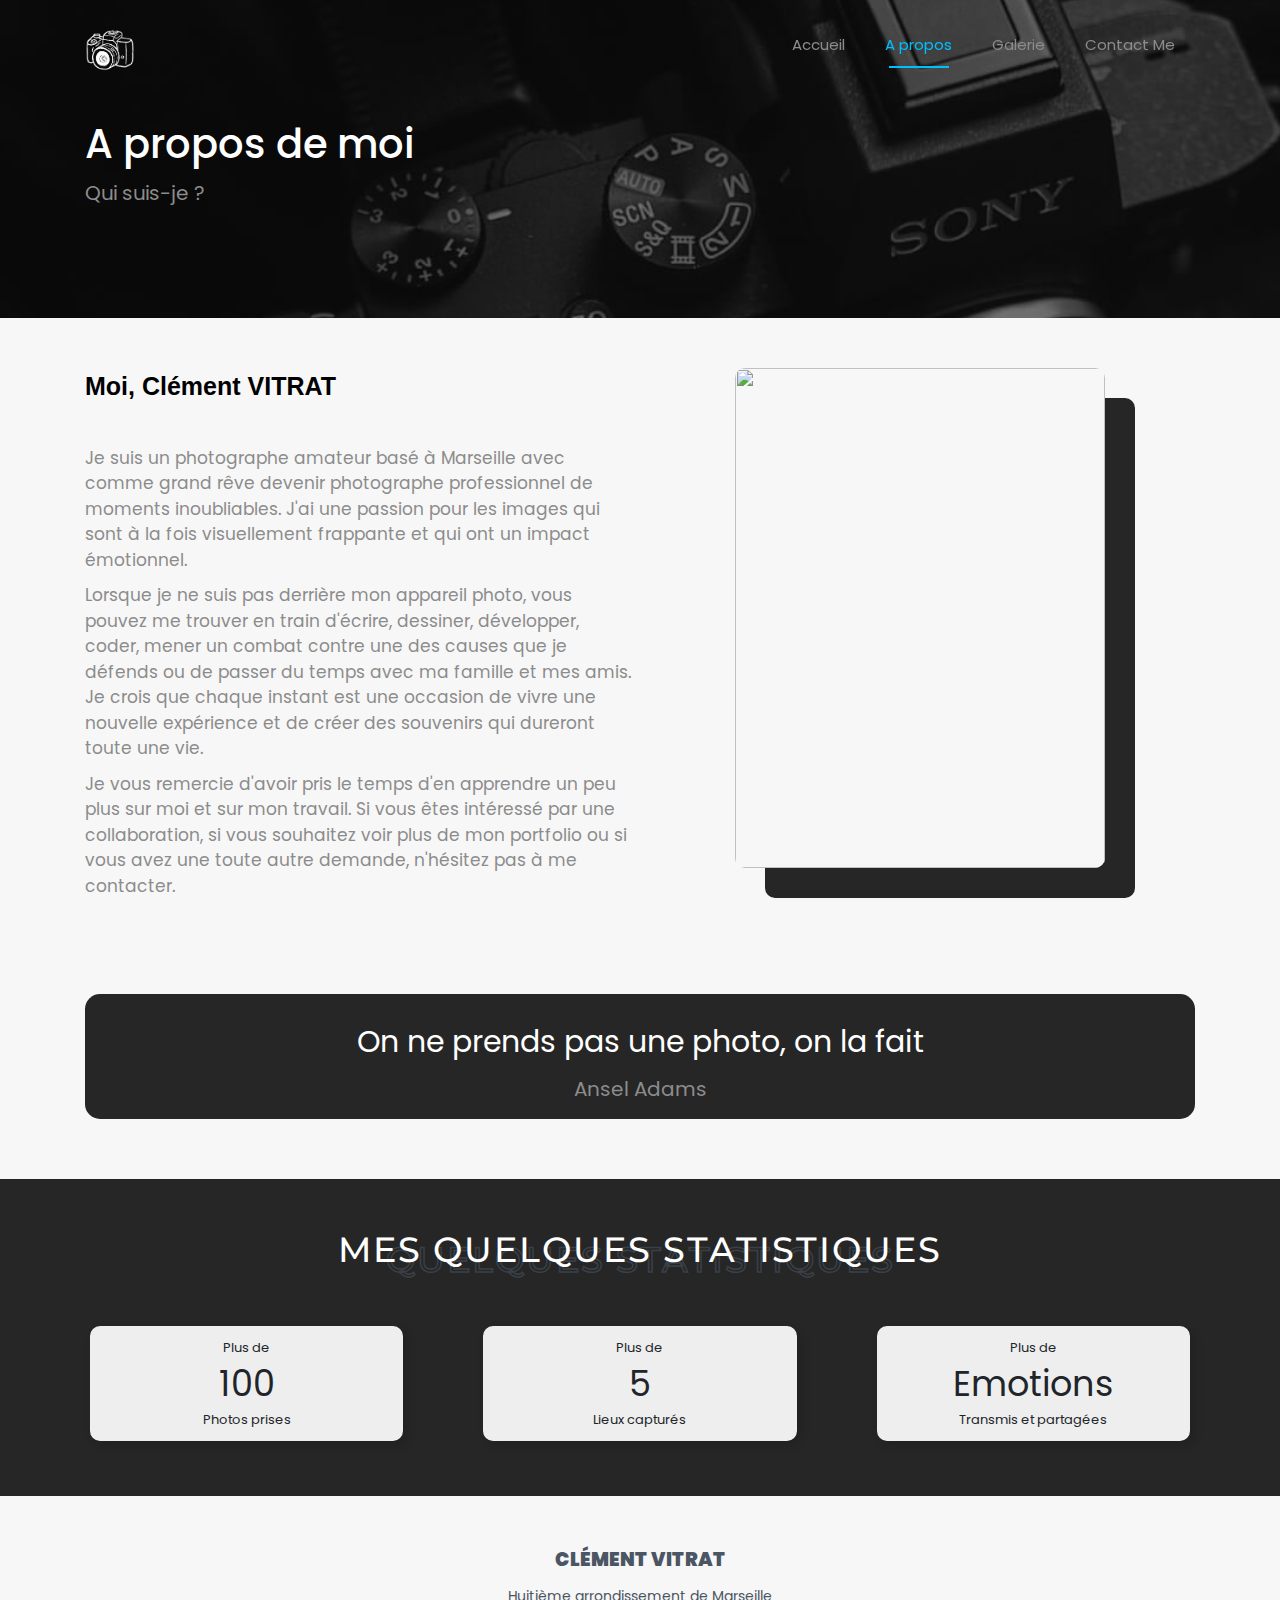
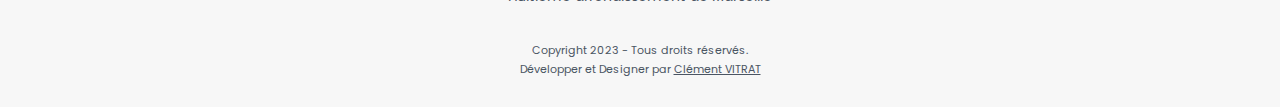
==== html/about.html @ 627b81e2 "Add files via upload" ====
<!DOCTYPE html>
<html lang="fr">
    <head>
        <meta charset="UTF-8">
        <meta http-equiv="X-UA-Compatible" content="IE=edge">
        <meta name="viewport" content="width=device-width, initial-scale=1.0">
        <!-- Titre de ma page -->
        <title>Clément VITRAT</title>
        <!-- Appel des feuilles de styles -->
        <link rel="stylesheet" href="/css/style.css">
        <link rel="stylesheet" href="/css/bootstrap.min.css">
        <!-- Appel des feuilles d'icons -->
        <link rel="stylesheet" href="https://cdnjs.cloudflare.com/ajax/libs/font-awesome/6.0.0-beta2/css/all.min.css" integrity="sha512-YWzhKL2whUzgiheMoBFwW8CKV4qpHQAEuvilg9FAn5VJUDwKZZxkJNuGM4XkWuk94WCrrwslk8yWNGmY1EduTA==" crossorigin="anonymous" referrerpolicy="no-referrer" />
        <!-- Ajout du favicon à ma page -->
        <link rel="shortcut icon" href="/images/logo.png" type="image/x-icon">
    </head>

    <body>
        <!-- MENU -->
        <nav>
            <div class="container">
                <div class="logo">
                    <a href="/index.html"><img src="/images/logo.png"></a>
                </div>
                <i class="fas fa-bars menu"></i>
                <ul class="menu">
                    <li><a class="link" href="/index.html">Accueil</a></li>
                    <li><a class="link active" href="/html/about.html">A propos</a></li>
                    <li><a class="link" href="/html/galerie.html">Galerie</a></li>
                    <li><a class="link" href="contact">Contact Me</a></li>
                </ul>
                <div class="tel">
                    <i class="fas fa-times fermeture"></i>
                    <ul class="phone">
                        <li><a class="link" href="/index.html">Accueil</a></li>
                        <li><a class="link active" href="/html/about.html">A propos</a></li>
                        <li><a class="link" href="/html/galerie.html">Galerie</a></li>
                        <li><a class="link" href="contact">Contact Me</a></li>
                    </ul>
                </div>
            </div>
        </nav>
        
        <!-- Contenu page About -->
        <section class="about">
            <!-- Titre de la page -->
            <div class="title" bis_skin_checked="1">
                <div class="container" bis_skin_checked="1">
                    <h1>A propos de moi</h1>
                    <p>Qui suis-je&nbsp;?</p>
                </div>
            </div>

            <!-- Qui suis-je ? -->
            <div class="moi">
                <div class="container">
                    <div class="present aos-init aos-animate" data-aos="fade-right">
                        <h1>Moi, Clément VITRAT</h1>
                        <p>Je suis un photographe amateur basé à Marseille avec comme grand rêve devenir photographe professionnel de moments inoubliables. J'ai une passion pour les images qui sont à la fois visuellement frappante et qui ont un impact émotionnel.</p>
                        <p>Lorsque je ne suis pas derrière mon appareil photo, vous pouvez me trouver en train d'écrire, dessiner, développer, coder, mener un combat contre une des causes que je défends ou de passer du temps avec ma famille et mes amis. Je crois que chaque instant est une occasion de vivre une nouvelle expérience et de créer des souvenirs qui dureront toute une vie.</p>
                        <p>Je vous remercie d'avoir pris le temps d'en apprendre un peu plus sur moi et sur mon travail. Si vous êtes intéressé par une collaboration, si vous souhaitez voir plus de mon portfolio ou si vous avez une toute autre demande, n'hésitez pas à me contacter.</p>
                    </div>
                    <div class="img aos-init" data-aos="fade-right">
                        <img src="https://cdn.pixabay.com/photo/2023/06/28/10/00/ai-generated-8093991_640.jpg">
                    </div>
                </div>
            </div>

            <!-- Affiche d'une citation -->
            <div class="citation">
                <div class="container">
                    <div class="quote aos-init aos-animate" data-aos="fade-right" bis_skin_checked="1">
                        <p>
                            <i class="fa-solid fa-quote-left"></i>
                            On ne prends pas une photo, on la fait
                            <i class="fa-solid fa-quote-right"></i>
                        </p>
                        <p>Ansel Adams</p>
                    </div>
                </div>
            </div>
            
            <!-- Quelque unes de mes stats -->
            <div class="stats">
                <div class="container">
                    <h2 class="statistiques" data-outline="Mes quelques statistiques">Quelques statistiques</h2>
                    <div class="container">
                        <div class="box">
                            <p>Plus de</p>
                            <h1>100</h1>
                            <p>Photos prises</p>
                        </div>
                        <div class="box">
                            <p>Plus de</p>
                            <h1>5</h1>
                            <p>Lieux capturés</p>
                        </div>
                        <div class="box">
                            <p>Plus de</p>
                            <h1>Emotions</h1>
                            <p>Transmis et partagées</p>
                        </div>
                    </div>
                </div>
            </div>
        </section>

        <!-- Pied de page -->
        <footer>
            <div class="container">
                <p class="user">Clément VITRAT</p>
                <p class="info">Huitième arrondissement de Marseille</p>
                <div class="reseaux">
                    <a href="https://www.instagram.com/clement_shutterbug/" target="_blank"><i class="fa-brands fa-instagram"></i></a>
                    <a href="https://www.linkedin.com/in/clement-vitrat-gutierrez-575444223/" target="_blank"><i class="fa-brands fa-linkedin-in"></i></a>
                    <a href="mailto:clementvitrat@gmail.com" target="_blank"><i class="fa-brands fa-google"></i></a>
                </div>
                <p class="copyright">Copyright <i class="fa-regular fa-copyright"></i> 2023 - Tous droits réservés.</p>
                <p class="dev">Développer et Designer par <a href="https://clement-vitrat.github.io/MonPortfolio/">Clément VITRAT</a></p>
            </div>
        </footer>

        <!-- Appel des feuilles de script -->
        <script src="/js/script.js"></script>
    
    </body>

</html>
---- css/style.css ----
@import url('https://fonts.googleapis.com/css2?family=Poppins:wght@300;400;500;600;700&display=swap');
@import url('https://fonts.googleapis.com/css2?family=Montserrat:wght@700;900&family=Roboto+Mono:wght@300;500&family=Poppins:wght@600&display=swap');

:root{
    --transition: all 300ms ease-in-out;
    --dark-color: #332e29;
    --light-color: #fff;
}

/* Mise en page de ma page */
* {
    margin: 0;
    padding: 0;
    outline: 0;
    user-select: none;
    box-sizing: border-box;
    font-family: 'Poppins', sans-serif;
    /* Animations pour tout le texte de la page */
    -webkit-box-sizing: border-box;
            box-sizing: border-box;
    outline: none;
    border: none;
    text-decoration: none;
    -webkit-transition: all .2s linear;
    transition: all .2s linear;
}
body {
    background-color: #f7f7f7;
    overflow-x: hidden;
    font-size: 1.6rem;
    font-family: "poppins", sans-serif;
}
html{
    font-size: 10px;
    scroll-behavior: smooth;
}


/* Haut de page */
.presentation {
    background: linear-gradient(rgba(0, 0, 0, 0.5), rgba(0, 0, 0, 0.3)), url(https://images.pexels.com/photos/16128264/pexels-photo-16128264/free-photo-of-rhume-neige-nuages-building.jpeg?auto=compress&cs=tinysrgb&w=1260&h=750&dpr=1) center/cover no-repeat fixed;
    display: flex;
    justify-content: flex-start;
    align-items: flex-end;
    min-height: 100vh; }
    .presentation .container {
        max-width: 1200px;
        margin: 0 auto;
        padding: 0 2rem;
        width: 100%;
        text-align: center; }
        .presentation .container .contenu {
            padding-bottom: 4rem; }
            .presentation .contenu h1 {
                font-size: 4rem;
                margin-bottom: 0;
                color: var(--light-color);
                line-height: 1.3;
                font-weight: 700; }
                .presentation .contenu h1 .title {
                    color: deepskyblue; }
            .presentation .contenu h3 {
                color: var(--light-color);
                font-weight: 500;
                letter-spacing: 4px;
                text-transform: uppercase;
                margin-bottom: 1rem;
                font-size: 3.3rem; }
            .presentation .container .contenu .reseaux {
                display: flex;
                margin-top: 3.5rem;
                list-style-type: none;
                justify-content: center; }
                .presentation .container .contenu .reseaux li a {
                    width: 40px;
                    height: 40px;
                    background-color: var(--light-color);
                    margin-right: 2rem;
                    border-radius: .3rem;
                    box-shadow: 0 0 2px 2px rgba(0, 0, 0, 0.2);
                    display: inline-block;
                    text-align: center;
                    padding: 13% 0;
                    text-decoration: none;
                    color: var(--dark-color); }
                .presentation .container .contenu .reseaux li a:hover {
                    opacity: 0.9;
                    box-shadow: 0 0 6px 5px rgba(0, 0, 0, 0.2);
                    transition: var(--transition); }

/* Mise en forme des différentes catégories */
.galerie,
.about .stats {
    background-color: #262626;
    padding: 30px 0; }
.about .stats,
.automobile, .nature, .paysage, .portrait {
    padding: 30px 0 50px; }
    .galerie .galerieTitle,
    .about .stats .container .statistiques {        
        font-size: clamp(2rem, 10vw, 3.5rem);
        text-transform: uppercase;
        font-family: 'Montserrat';
        letter-spacing: 0.2rem;
        text-align: center;
        position: relative;
        margin-bottom: 4rem;
        margin-top: 3rem;
        color: white;
        color: transparent;
        -webkit-text-stroke: 1.5px #394047;
        z-index: 1; }    
    .automobile .galerieTitle,
    .nature .galerieTitle,
    .paysage .galerieTitle,
    .portrait .galerieTitle {
        font-size: clamp(2rem, 10vw, 4rem);
        text-transform: uppercase;
        font-family: 'Montserrat';
        letter-spacing: 0.2rem;
        text-align: center;
        position: relative;
        margin-bottom: 4rem;
        margin-top: 3rem;
        color: #262626;
        z-index: 1; }
        .galerie .galerieTitle::before,
        .about .stats .container .statistiques::before {
            content: attr(data-outline);
            position: absolute;
            left: 0%;
            top: -25%;
            width: 100%;
            text-align: center;
            text-transform: uppercase;
            font-family: 'Montserrat';
            letter-spacing: 0.2rem;
            -webkit-text-stroke: 0px #fff;
            color: white;
            border: none; }
        .automobile .galerieTitle::before,
        .nature .galerieTitle::before,
        .paysage .galerieTitle::before,
        .portrait .galerieTitle::before {
            content: attr(data-outline);
            position: absolute;
            left: 0%;
            top: -25%;
            width: 100%;
            text-align: center;
            text-transform: uppercase;
            font-family: 'Montserrat';
            letter-spacing: 0.2rem;
            -webkit-text-stroke: 0px #fff;
            color: white;
            font-size: 3.5rem;
            border: none;
            color: transparent;
            -webkit-text-stroke: 0.5px #8c8c8c;
            z-index: -1; }
    .galerie .galerieType,
    .about .stats .container .galerieType {
        display: block;
        overflow: hidden;
        top: 0;
        left: 0;
        margin-bottom: 30px;
        text-align:center; }
        
        .galerie .galerieType:hover:before,
        .about .stats .container .galerieType:hover:before {
            background: rgba(0, 0, 0, 0.4);
            content: ""; }
        .galerie .galerieType img,
        .about .stats .container .galerieType img {
            filter: gray;
            -webkit-filter: grayscale(1);
            transition: all .1s ease-in-out;
            -webkit-transition: all .1s ease-in-out; }
            .galerie .galerieType:hover img,
            .about .stats .container .galerieType:hover img {
                filter: none;
                -webkit-filter: grayscale(0);
                transform: scale(1.01);
                -webkit-transform: scale(1.01); }
        .galerie .galerieType .galerieInfo,
        .about .stats .container .galerieType .galerieInfo {
            text-align: center;
            position: absolute;
            top: 50%;
            left: 50%;
            z-index: 2;
            -webkit-transform: translate(-50%, -50%);
            -ms-transform: translate(-50%, -50%);
            transform: translate(-50%, -50%); }
            .galerie .galerieType .galerieInfo h1,
            .about .stats .container .galerieType .galerieInfo h1 {
                margin-bottom: 0px;
                color: white;
                font-size: 4rem; }
            .galerie .galerieType .galerieInfo h5,
            .about .stats .container .galerieType .galerieInfo h5 {
                color: white;
                padding-bottom: 10px;
                font-size: 1rem; }
            .galerie .galerieType .galerieInfo a,
            .about .stats .container .galerieType .galerieInfo a {
                border-color: #fff ; }
            .galerie .galerieType .galerieInfo .galerieBTN,
            .about .stats .container .galerieType .galerieInfo .galerieBTN {
                border-color: 2px solid #fff;
                color: #fff;
                border-width: 2px;
                text-transform: uppercase;
                font-size: 11px;
                letter-spacing: .1em; }
                .galerie .galerieType .galerieInfo .galerieBTN:hover,
                .about .stats .container .galerieType .galerieInfo .galerieBTN:hover {
                background: #fff;
                color: #000; }


/* Présentation de moi */
.aboutHome,
.about .moi {
    background-color: #f7f7f7;
    color: #000;
    padding: 50px 0 70px; }       
    .aboutHome .container,
    .about .moi .container {
        display: grid;
        grid-template-columns: repeat(auto-fill, minmax(400px, 1fr));
        gap: 10px; }
        .aboutHome .container .text p,
        .about .moi .container .present p {
            line-height: 1.5;
            color: #8c8c8c;
            font-size: 17px; }
            .aboutHome .container .text p span,
            .aboutHome .container .text p i {
                font-weight: bold; }
        .aboutHome .container .text h1,
        .about .moi .container .present h1 {
            margin: 0 0 40px;
            line-height: 1.5;
            font-weight: normal; }
            .about .moi .container .present h1 {
                font-family: 'Jost', sans-serif;
                font-weight: 900; }
        .aboutHome .container .img,
        .about .moi .container .img {
            position: relative;
            display: -webkit-box;
            display: -ms-flexbox;
            display: flex;
            -webkit-box-pack: center;
            -ms-flex-pack: center;
            justify-content: center;
            max-width: 100%; }
            .aboutHome .container .img:hover img,
            .about .moi .container .img:hover img {
                -webkit-transform: translateY(-10px);
                transform: translateY(-10px);
                -webkit-box-shadow: -30px 40px 0 #262626;
                box-shadow: -30px 40px 0 #262626; }
            .aboutHome .container .img img,
            .about .moi .container .img img {
                position: relative;
                width: 370px;
                height: 370px;
                z-index: 2;
                -webkit-box-shadow: 30px 30px 0 #262626;
                box-shadow: 30px 30px 0 #262626;
                -webkit-transition: .3s;
                transition: .3s;
                border-radius: 10px; }
            .about .moi .container .img img {
                height: 500px;
                width: 370px; }
                
@media(max-width: 450px) {
    .aboutHome .container .text,
    .about .moi .container .present {
        width: 350px; }
}

@media(max-width: 450px) {
    .aboutHome .container .text h1,
    .about .moi .container .present h1 {
        font-size: 25px; }
}
 
@media(max-width: 992px) {
    .aboutHome .container .img,
    .about .moi .container .img {
        margin-top: 50px; }
}

@media(max-width: 600px) {
    .aboutHome .container,
    .about .moi .container {
        display: grid;
        gap: 10px;
        justify-items: center;
        justify-content: space-evenly; }
        .aboutHome .container .img img {
            width: 400px;
            height: 400px; }
        .about .moi .container .img img {
            width: 400px;
            height: 530px; }
}

@media(max-width: 470px) {
    .aboutHome .container .img img {
        width: 300px;
        height: 300px; }
    .about .moi .container .img img {
        width: 300px;
        height: 430px; }
}

@media(max-width: 430px) {
    .aboutHome .container .img img {
        width: 200px;
        height: 200px; }
    .about .moi .container .img img {
        width: 200px;
        height: 330px; }
}
                
                



/* Responsive : Format Téléphone */



/* About */
.about .title,
.portfolio .title {
    background: url("../images/footerBanner.jpg") center;
    background-size: cover;
    background-repeat: no-repeat;
    background-attachment: fixed;
    padding: 100px 0;
    position: relative; }
    .about .title::before,
    .portfolio .title::before {
        content: "";
        position: absolute;
        top: 0;
        left: 0;
        width: 100%;
        height: 100%;
        background-color: rgba(17,17,17,.54); }
        .about .title .container,
        .portfolio .title .container {
            display: block !important; }
            .about .title .container h1,
            .portfolio .title .container h1,
            .about .title .container p,
            .portfolio .title .container p {
                position: relative;
                margin: 20px 0 10px 0; }
            .about .title .container h1,
            .portfolio .title .container h1 {
                font-size: 40px;
                color: #fff; }
            .about .title .container p,
            .portfolio .title .container p {
                font-size: 20px;
                padding-top: 0;
                margin-top: 0;
                color: #8c8c8c; }



                .about .container .quote {
    text-align: center;
    padding: 5px;
    margin: 15px 0 60px;
    max-width: 100%;
    border-radius: 15px;
    background-color: #262626;
}
.about .container .quote .fa-quote-right {
    font-size: 70%;
    vertical-align: bottom;
    content: "+";
    padding-left: 10px;
}
.about .container .quote .fa-quote-left {
    font-size: 70%;
    vertical-align: top;
    content: "+";
    padding-right: 10px;
}

.about .container .quote p:first-of-type {
    font-size: 30px;
    margin: 20px 0 10px;
    position: relative;
    color: var(--light-color);
    font-weight: normal
}

@media(max-width: 700px) {
    .about .container .quote p:first-of-type {
        font-size:20px
    }
}

@media(max-width: 480px) {
    .about .container .quote p:first-of-type {
        font-size:15px
    }
}

.about .container .quote p:first-of-type::before,.about .container .quote p:first-of-type::after {
    position: absolute;
    font-family: "Font Awesome 5 Free";
    font-weight: 900;
    font-size: 15px;
    color: #fff
}

@media(max-width: 480px) {
    .about .container .quote p:first-of-type::before,.about .container .quote p:first-of-type::after {
        font-size:12px
    }
}

.about .container .quote p:last-of-type {
    font-size: 20px;
    color: #8c8c8c
}

@media(max-width: 700px) {
    .about .container .quote p:last-of-type {
        font-size:15px
    }
}

@media(max-width: 480px) {
    .about .container .quote p:last-of-type {
        font-size:12px
    }
}






.about .stats .container .container {
    display: grid;
    grid-template-columns: repeat(auto-fill, minmax(300px, 1fr));
    gap: 80px;
    padding: 5px; }

    .about .stats .container .container .box {
        display: -ms-flexbox;
        display: flex;
        -ms-flex-direction: column;
        flex-direction: column;
        -ms-flex-pack: center;
        -ms-flex-align: center;
        align-items: center;
        background-color: #eee;
        padding: 10px;
        border-radius: 10px;
        border: 2px solid #eee;
        transition: .3s;
        box-shadow: 4px 4px 10px rgba(0,0,0,.1490196078); }    
        .about .stats .container .box:hover {
            border: 2px solid #eee; }
            .about .stats .container .container .box p {
                font-size: 13px;
                margin-bottom: 0px;  }
            .about .stats .container .container .box  h1 {
                text-align: center;
                font-size: 35px;
                margin: 5px 0;
                font-weight: normal; }

@media(max-width: 700px) {
    .about .stats .container .container {
        gap: 20px; }
}

@media(max-width: 630px) {
    .about .stats .container .box {
        width: 300px;
        margin: 0 auto; }
}





/* Pied de page */
footer {
    padding: 50px 0 20px;
    font-family: ui-sans-serif, system-ui, -apple-system, BlinkMacSystemFont, "Segoe UI", Roboto, "Helvetica Neue", Arial, "Noto Sans", sans-serif, "Apple Color Emoji", "Segoe UI Emoji", "Segoe UI Symbol", "Noto Color Emoji";
    font-feature-settings: normal;
    text-align: center;
    color: rgb(75 85 99 / 1); }
    footer .container .user {
        font-weight: 900;
        font-size: 19px;
        text-transform: uppercase; }
    footer .container .info {
        font-size: 14px;
        line-height: 1.25rem; 
        margin-top: 1.5rem; }
    footer .container .reseaux {
        display: flex;
        margin-top: 2rem;
        justify-content: center; }
        footer .container .reseaux a {
            padding: 0 10px;
            font-size: 20px;
            color: rgb(75 85 99 / 1); }
            footer .container .reseaux a:hover {
                color: #8c8c8c; }
    footer .container .copyright {
        margin-top: 2rem;
        margin-bottom: 2px;
        font-size: 11px; }
    footer .container .dev {
        font-size: 11px; }
        footer .container .dev a {
            text-decoration: underline;
            color: rgb(75 85 99 / 1); }

/* Menu */
nav {
    position: fixed;
    top: 0;
    left: 0;
    right: 0;
    z-index: 9999;
    height: 100px;
    padding: 15px 0;
    transition: .3s;
    background-color: rgba(0, 0, 0, 0); }
    nav.sticky {
        height: 70px;
        padding: 0;
        background-color: #262626;
        box-shadow: 2px 2px 20px 0px rgba(0, 0, 0, .15); }
    nav .container {
        display: flex;
        justify-content: space-between;
        align-items: center;
        height: 70px; }
        nav .container .logo a img {
            width: 50px; }
        nav .container i.menu {
            display: none;
            font-size: 20px;
            cursor: pointer;
            margin-right: 10px;
            color: #fff; }
        nav .container ul.menu {
            display: flex;
            list-style: none; }
            nav .container ul.menu li {
                transition: .3s; }
                nav .container ul.menu li a {
                    transition: .3s;
                    padding: 20px;
                    position: relative;
                    text-decoration: none;
                    font-size: 15px;
                    color: #8c8c8c; }
                    nav .container ul.menu li a::before {
                        content: "";
                        height: 2px;
                        width: 0;
                        background-color: deepskyblue;
                        position: absolute;
                        bottom: 7px;
                        left: 50%;
                        transform: translateX(-50%);
                        transition: .3s; }
                    nav .container ul.menu li a:hover,
                    nav .container ul.menu li a.active {
                        color: deepskyblue; }
                    nav .container ul.menu li a:hover::before,
                    nav .container ul.menu li a.active::before {
                        width: 60px; }                

@media (max-width: 582px) {
    nav .container i.menu {
        display: block; }
    nav .container ul.menu {
        display: none; }
}

nav .container .tel {
    position: fixed;
    top: -100%;
    left: 0;
    width: 100%;
    height: 100%;
    background-color: #111; }
    nav .container .tel.show {
        top: 0; }
        nav .container .tel.show i.fermeture {
            display: block; }
            nav .container .tel i.fermeture {
                display: none;
                position: fixed;
                top: 40px;
                right: 40px;
                font-size: 25px;
                cursor: pointer; }
    nav .container .tel ul.phone {
        display: flex;
        justify-content: center;
        align-items: center;
        flex-direction: column;
        width: 100%;
        height: 100%; }
        nav .container .tel ul.phone li {
            margin: 50px 0;
            transition: .3s; }
            nav .container .tel ul.phone li a {
                padding: 20px;
                position: relative;
                color: #8c8c8c; }
                nav .container .tel ul.phone li a::before {
                    content: "";
                    height: 2px;
                    width: 0;
                    background-color: #fff;
                    position: absolute;
                    bottom: 7px;
                    left: 50%;
                    transform: translateX(-50%);
                    transition: .3s; }
                nav .container .tel ul.phone li a:hover,
                nav .container .tel ul.phone li a.active {
                    color: #fff; }
                nav .container .tel ul.phone li a:hover::before,
                nav .container .tel ul.phone li a.active::before {
                    width: 60px; }

/* Accueil Présentation */
.accueil {
    display: flex;
    flex-direction: column;
    align-items: center;
    justify-content: center;
    text-align: center;
    min-height: 70vh;
    animation: fadeInUp .8s; }
    .accueil img {
        width: 300px;
        height: 300px;
        border-radius: 100%;
        object-fit: cover;
        border: 10px solid #21222b93;
        cursor: pointer;
        margin-bottom: 10px; }
    .accueil span {
        color: #fffffe;
        font-size: 30px;
        font-weight: bold;
        text-transform: uppercase; }
    .accueil p {
        position: relative;
        top: 50%;
        border-right: 2px solid rgba(255, 255, 255, .75);
        white-space: nowrap;
        overflow: hidden;
        color: rgba(255, 255, 255, .75);
        font-size: 15px;
        animation: animAccueil 5s steps(45) 1s 1 normal both,
                   blinkTextCursor 650ms steps(45) infinite normal; }
    .accueil ul {
        display: flex;
        flex-direction: row;
        align-items: center;
        justify-content: center;
        list-style: none;
        text-align: center; }
        .accueil ul li a {
            color: #fff;
            display: flex;
            text-decoration: none;
            margin: 20px 5px;
            font-size: 25px;
            padding: 5px;
            transition: 0.2s all; }
            .accueil ul li a:hover {
                transition: 0.2s all;
                color: #a6a8b8; }

@keyframes animAccueil {
    from { width: 0; }
    to { width: 20.5em; }
}
@keyframes blinkTextCursor {
    from { border-right-color: rgba(255, 255, 255, .75); }
    to { border-right-color: transparent; }
}
@keyframes fadeInUp {
    from { transform: translate3d(0, 150px, 0); }
    to { transform: translate3d(0, 0, 0); opacity: 1; }
}
@keyframes fadeInDown {
    from { transform: translate3d(0, -150px, 0); }
    to { transform: translate3d(0, 0, 0); opacity: 1; }
}







#lightgallery .item {
    margin-bottom: 30px; }
    #lightgallery .item img {
      /* filter: url(filters.svg#grayscale); Firefox 3.5+ */
      filter: gray;
      /* IE5+ */
      /* -webkit-filter: grayscale(1); */
      /* Webkit Nightlies & Chrome Canary */
      transition: all .1s ease-in-out;
      -webkit-transition: all .1s ease-in-out; }
    /* #lightgallery .item:hover img {
      filter: none;
      -webkit-filter: grayscale(0);
      -webkit-transform: scale(1.01); } */
  
  img {
    /* filter: url(filters.svg#grayscale); Firefox 3.5+ */
    filter: gray;
    /* IE5+ */
    /* -webkit-filter: grayscale(1); */
    /* Webkit Nightlies & Chrome Canary */
    transition: all .1s ease-in-out;
    -webkit-transition: all .1s ease-in-out; }
    /* img:hover {
      filter: none;
      -webkit-filter: grayscale(0);
      -webkit-transform: scale(1.01); } */
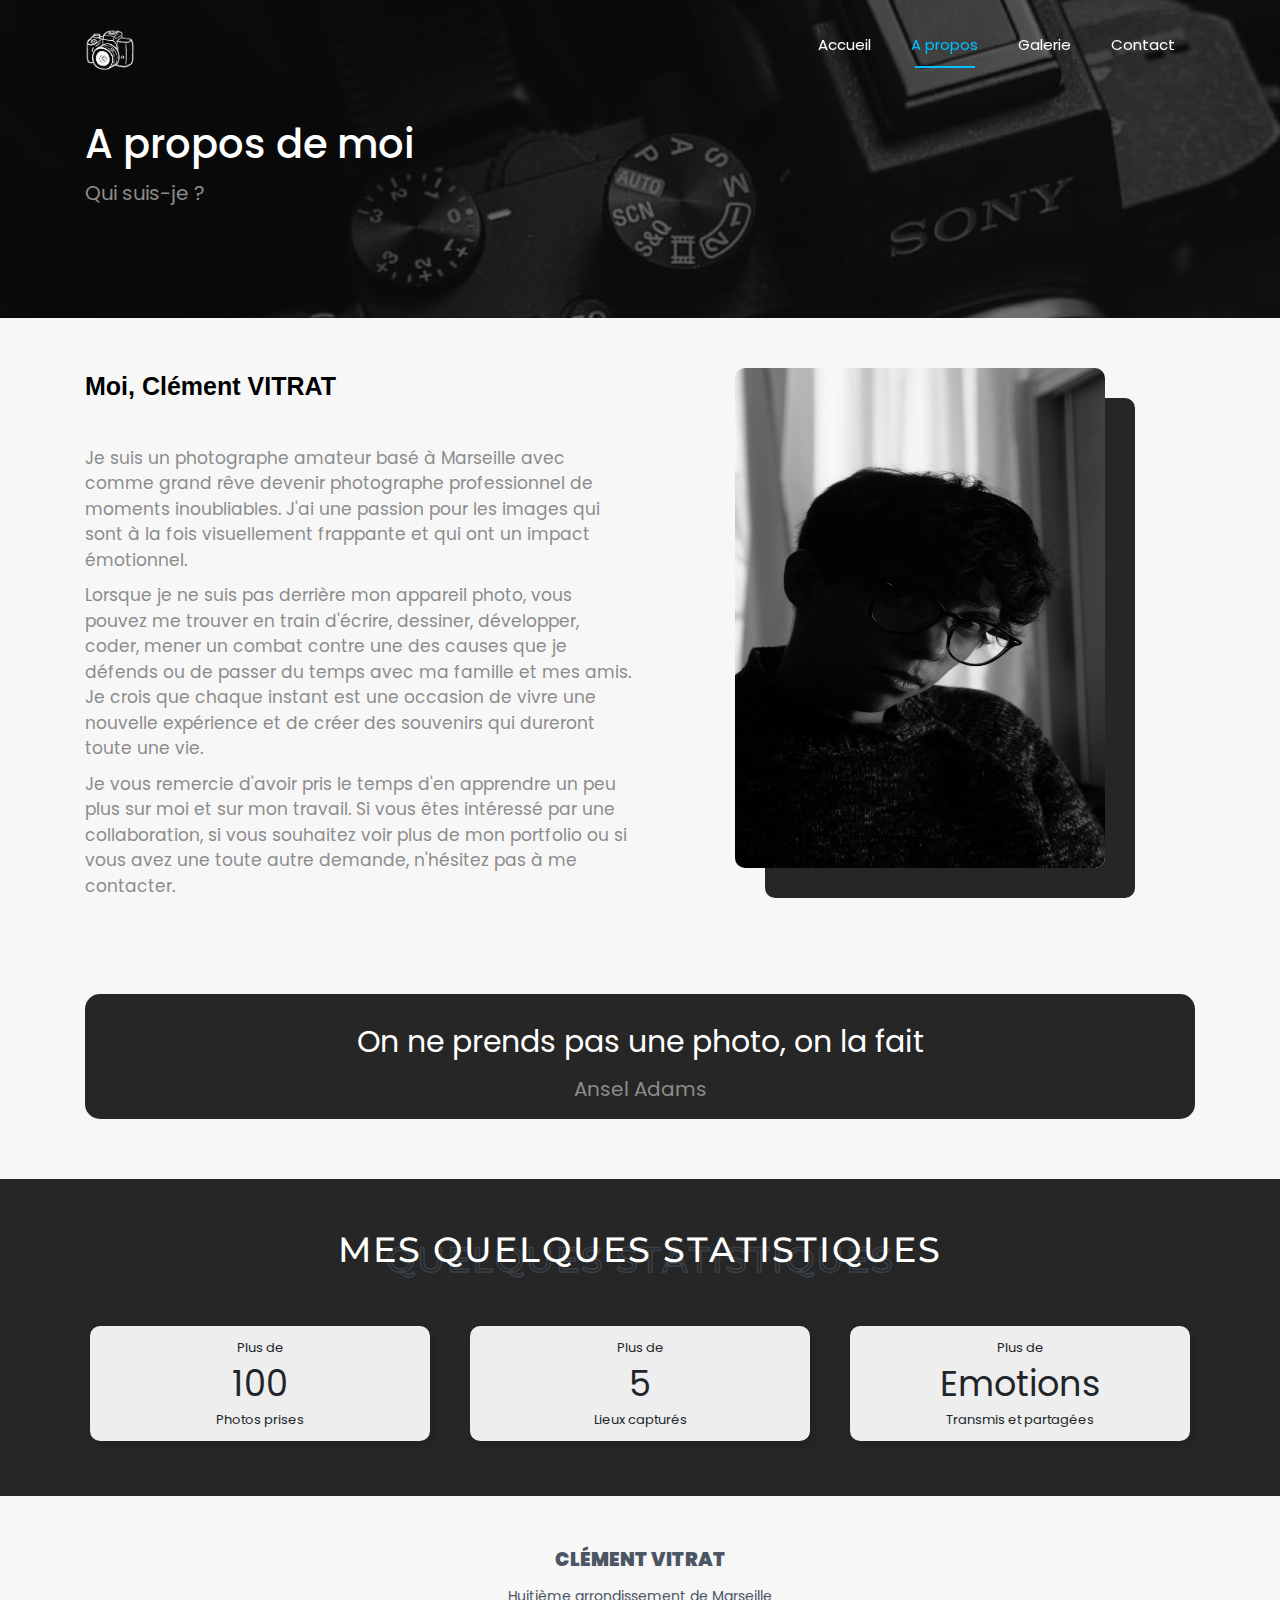
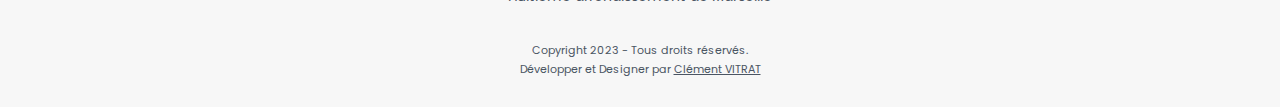
==== commit bef1e7e2: "Add files via upload" ====
--- a/html/about.html
+++ b/html/about.html
@@ -7,12 +7,12 @@
         <!-- Titre de ma page -->
         <title>Clément VITRAT</title>
         <!-- Appel des feuilles de styles -->
-        <link rel="stylesheet" href="/css/style.css">
-        <link rel="stylesheet" href="/css/bootstrap.min.css">
+        <link rel="stylesheet" href="../css/style.css">
+        <link rel="stylesheet" href="../css/bootstrap.min.css">
         <!-- Appel des feuilles d'icons -->
         <link rel="stylesheet" href="https://cdnjs.cloudflare.com/ajax/libs/font-awesome/6.0.0-beta2/css/all.min.css" integrity="sha512-YWzhKL2whUzgiheMoBFwW8CKV4qpHQAEuvilg9FAn5VJUDwKZZxkJNuGM4XkWuk94WCrrwslk8yWNGmY1EduTA==" crossorigin="anonymous" referrerpolicy="no-referrer" />
         <!-- Ajout du favicon à ma page -->
-        <link rel="shortcut icon" href="/images/logo.png" type="image/x-icon">
+        <link rel="shortcut icon" href="../images/favicon.png" type="image/x-icon">
     </head>
 
     <body>
@@ -20,22 +20,23 @@
         <nav>
             <div class="container">
                 <div class="logo">
-                    <a href="/index.html"><img src="/images/logo.png"></a>
+                    <a href="../index.html"><img src="../images/logo.png"></a>
                 </div>
                 <i class="fas fa-bars menu"></i>
                 <ul class="menu">
-                    <li><a class="link" href="/index.html">Accueil</a></li>
-                    <li><a class="link active" href="/html/about.html">A propos</a></li>
-                    <li><a class="link" href="/html/galerie.html">Galerie</a></li>
-                    <li><a class="link" href="contact">Contact Me</a></li>
+                    <li><a class="link" href="../index.html">Accueil</a></li>
+                    <li><a class="link active" href="../html/about.html">A propos</a></li>
+                    <li><a class="link" href="../html/galerie.html">Galerie</a></li>
+                    <li><a class="link" href="../html/contact.html">Contact</a></li>
                 </ul>
                 <div class="tel">
                     <i class="fas fa-times fermeture"></i>
                     <ul class="phone">
-                        <li><a class="link" href="/index.html">Accueil</a></li>
-                        <li><a class="link active" href="/html/about.html">A propos</a></li>
-                        <li><a class="link" href="/html/galerie.html">Galerie</a></li>
-                        <li><a class="link" href="contact">Contact Me</a></li>
+                        <a href="../index.html"><img src="../images/logo.png"></a>
+                        <li><a class="link" href="../index.html">Accueil</a></li>
+                        <li><a class="link active" href="../html/about.html">A propos</a></li>
+                        <li><a class="link" href="../html/galerie.html">Galerie</a></li>
+                        <li><a class="link" href="../html/contact.html">Contact</a></li>
                     </ul>
                 </div>
             </div>
@@ -61,7 +62,7 @@
                         <p>Je vous remercie d'avoir pris le temps d'en apprendre un peu plus sur moi et sur mon travail. Si vous êtes intéressé par une collaboration, si vous souhaitez voir plus de mon portfolio ou si vous avez une toute autre demande, n'hésitez pas à me contacter.</p>
                     </div>
                     <div class="img aos-init" data-aos="fade-right">
-                        <img src="https://cdn.pixabay.com/photo/2023/06/28/10/00/ai-generated-8093991_640.jpg">
+                        <img src="../images/moi.jpeg">
                     </div>
                 </div>
             </div>
@@ -69,7 +70,7 @@
             <!-- Affiche d'une citation -->
             <div class="citation">
                 <div class="container">
-                    <div class="quote aos-init aos-animate" data-aos="fade-right" bis_skin_checked="1">
+                    <div class="citation aos-init aos-animate" data-aos="fade-right" bis_skin_checked="1">
                         <p>
                             <i class="fa-solid fa-quote-left"></i>
                             On ne prends pas une photo, on la fait
@@ -121,7 +122,7 @@
         </footer>
 
         <!-- Appel des feuilles de script -->
-        <script src="/js/script.js"></script>
+        <script src="../js/script.js"></script>
     
     </body>
 
--- a/css/style.css
+++ b/css/style.css
@@ -38,7 +38,7 @@
 
 /* Haut de page */
 .presentation {
-    background: linear-gradient(rgba(0, 0, 0, 0.5), rgba(0, 0, 0, 0.3)), url(https://images.pexels.com/photos/16128264/pexels-photo-16128264/free-photo-of-rhume-neige-nuages-building.jpeg?auto=compress&cs=tinysrgb&w=1260&h=750&dpr=1) center/cover no-repeat fixed;
+    background: linear-gradient(rgba(0, 0, 0, 0.5), rgba(0, 0, 0, 0.3)), url(https://cdn.pixabay.com/photo/2017/12/28/22/03/lens-3046269_1280.jpg) center/cover no-repeat fixed;
     display: flex;
     justify-content: flex-start;
     align-items: flex-end;
@@ -90,14 +90,16 @@
 
 /* Mise en forme des différentes catégories */
 .galerie,
-.about .stats {
+.about .stats,
+.about .contacts {
     background-color: #262626;
     padding: 30px 0; }
-.about .stats,
+.about .stats, .about .contacts,
 .automobile, .nature, .paysage, .portrait {
     padding: 30px 0 50px; }
     .galerie .galerieTitle,
-    .about .stats .container .statistiques {        
+    .about .stats .container .statistiques,
+    .about .contacts .container .disct {        
         font-size: clamp(2rem, 10vw, 3.5rem);
         text-transform: uppercase;
         font-family: 'Montserrat';
@@ -113,7 +115,8 @@
     .automobile .galerieTitle,
     .nature .galerieTitle,
     .paysage .galerieTitle,
-    .portrait .galerieTitle {
+    .portrait .galerieTitle,
+    .maps .mapsTitle {
         font-size: clamp(2rem, 10vw, 4rem);
         text-transform: uppercase;
         font-family: 'Montserrat';
@@ -125,7 +128,8 @@
         color: #262626;
         z-index: 1; }
         .galerie .galerieTitle::before,
-        .about .stats .container .statistiques::before {
+        .about .stats .container .statistiques::before,
+        .about .contacts .container .disct::before {
             content: attr(data-outline);
             position: absolute;
             left: 0%;
@@ -141,7 +145,8 @@
         .automobile .galerieTitle::before,
         .nature .galerieTitle::before,
         .paysage .galerieTitle::before,
-        .portrait .galerieTitle::before {
+        .portrait .galerieTitle::before,
+        .maps .mapsTitle::before {
             content: attr(data-outline);
             position: absolute;
             left: 0%;
@@ -222,10 +227,11 @@
 
 /* Présentation de moi */
 .aboutHome,
-.about .moi {
+.about .moi,
+.about .maps {
     background-color: #f7f7f7;
     color: #000;
-    padding: 50px 0 70px; }       
+    padding: 50px 0 70px; }   
     .aboutHome .container,
     .about .moi .container {
         display: grid;
@@ -329,11 +335,14 @@
         height: 330px; }
 }
                 
-                
-
-
-
-/* Responsive : Format Téléphone */
+/* Google Maps */
+.maps #ggmaps {
+    width: 100%;
+    max-width: 100%;
+    position: relative;
+    clear: both;
+    max-height: 400px;
+    text-align: center; }
 
 
 
@@ -375,92 +384,67 @@
                 margin-top: 0;
                 color: #8c8c8c; }
 
-
-
-                .about .container .quote {
+/* Citation */
+.about .container .citation {
     text-align: center;
     padding: 5px;
     margin: 15px 0 60px;
     max-width: 100%;
     border-radius: 15px;
-    background-color: #262626;
-}
-.about .container .quote .fa-quote-right {
-    font-size: 70%;
-    vertical-align: bottom;
-    content: "+";
-    padding-left: 10px;
-}
-.about .container .quote .fa-quote-left {
-    font-size: 70%;
-    vertical-align: top;
-    content: "+";
-    padding-right: 10px;
-}
-
-.about .container .quote p:first-of-type {
-    font-size: 30px;
-    margin: 20px 0 10px;
-    position: relative;
-    color: var(--light-color);
-    font-weight: normal
-}
+    background-color: #262626; }
+    .about .container .citation .fa-quote-right {
+        font-size: 70%;
+        vertical-align: bottom;
+        content: "+";
+        padding-left: 10px; }
+    .about .container .citation .fa-quote-left {
+        font-size: 70%;
+        vertical-align: top;
+        content: "+";
+        padding-right: 10px; }
+    .about .container .citation p:first-of-type {
+        font-size: 30px;
+        margin: 20px 0 10px;
+        position: relative;
+        color: var(--light-color);
+        font-weight: normal; }
+        .about .container .citation p:first-of-type::before,
+        .about .container .citation p:first-of-type::after {
+            position: absolute;
+            font-family: "Font Awesome 5 Free";
+            font-weight: 900;
+            font-size: 15px;
+            color: #fff; }
+    .about .container .citation p:last-of-type {
+        font-size: 20px;
+        color: #8c8c8c; }        
 
 @media(max-width: 700px) {
-    .about .container .quote p:first-of-type {
-        font-size:20px
-    }
+    .about .container .citation p:first-of-type {
+        font-size: 20px; }
+    .about .container .citation p:last-of-type {
+        font-size: 15px; }
 }
 
 @media(max-width: 480px) {
-    .about .container .quote p:first-of-type {
-        font-size:15px
-    }
-}
-
-.about .container .quote p:first-of-type::before,.about .container .quote p:first-of-type::after {
-    position: absolute;
-    font-family: "Font Awesome 5 Free";
-    font-weight: 900;
-    font-size: 15px;
-    color: #fff
-}
-
-@media(max-width: 480px) {
-    .about .container .quote p:first-of-type::before,.about .container .quote p:first-of-type::after {
-        font-size:12px
-    }
-}
-
-.about .container .quote p:last-of-type {
-    font-size: 20px;
-    color: #8c8c8c
-}
-
-@media(max-width: 700px) {
-    .about .container .quote p:last-of-type {
-        font-size:15px
-    }
-}
-
-@media(max-width: 480px) {
-    .about .container .quote p:last-of-type {
-        font-size:12px
-    }
-}
-
-
-
-
-
-
-.about .stats .container .container {
+    .about .container .citation p:first-of-type {
+        font-size: 15px; }
+    .about .container .citation p:first-of-type::before,
+    .about .container .citation p:first-of-type::after {
+        font-size: 12px; }
+    .about .container .citation p:last-of-type {
+        font-size: 12px; }
+}
+
+/* Petites statistiques et différents contacts */
+.about .stats .container .container,
+.about .contacts .container .container {
     display: grid;
     grid-template-columns: repeat(auto-fill, minmax(300px, 1fr));
-    gap: 80px;
+    gap: 40px;
     padding: 5px; }
-
-    .about .stats .container .container .box {
+    .about .stats .container .container .box,
+    .about .contacts .container .container .box {
         display: -ms-flexbox;
         display: flex;
         -ms-flex-direction: column;
@@ -474,31 +458,40 @@
         border: 2px solid #eee;
         transition: .3s;
         box-shadow: 4px 4px 10px rgba(0,0,0,.1490196078); }    
-        .about .stats .container .box:hover {
+        .about .stats .container .box:hover,
+        .about .contacts .container .box:hover {
             border: 2px solid #eee; }
-            .about .stats .container .container .box p {
+            .about .stats .container .container .box p,
+            .about .contacts .container .container .box p {
                 font-size: 13px;
                 margin-bottom: 0px;  }
-            .about .stats .container .container .box  h1 {
+            .about .stats .container .container .box  h1,
+            .about .contacts .container .container .box h1 {
                 text-align: center;
                 font-size: 35px;
                 margin: 5px 0;
                 font-weight: normal; }
+            .about .contacts .container .container .box h1 {
+                font-size: 20px; }
+                .about .contacts .container .container .box h1 a {
+                    text-decoration: none;
+                    color: #262626;
+                    padding: 0 5px; }
+                    .about .contacts .container .container .box h1 a:hover {
+                        color: deepskyblue; }
 
 @media(max-width: 700px) {
-    .about .stats .container .container {
+    .about .stats .container .container,
+    .about .contacts .container .container {
         gap: 20px; }
 }
 
 @media(max-width: 630px) {
-    .about .stats .container .box {
+    .about .stats .container .box,
+    .about .contacts .container .box {
         width: 300px;
         margin: 0 auto; }
 }
-
-
-
-
 
 /* Pied de page */
 footer {
@@ -575,7 +568,7 @@
                     position: relative;
                     text-decoration: none;
                     font-size: 15px;
-                    color: #8c8c8c; }
+                    color: #fff; }
                     nav .container ul.menu li a::before {
                         content: "";
                         height: 2px;
@@ -616,15 +609,21 @@
                 position: fixed;
                 top: 40px;
                 right: 40px;
-                font-size: 25px;
+                font-size: 30px;
+                color: #fff;
                 cursor: pointer; }
     nav .container .tel ul.phone {
         display: flex;
         justify-content: center;
         align-items: center;
         flex-direction: column;
+        list-style: none;
+        font-size: 20px;
         width: 100%;
         height: 100%; }
+        nav .container .tel ul.phone a img {
+            width: 150px;
+            opacity: 0.15; }
         nav .container .tel ul.phone li {
             margin: 50px 0;
             transition: .3s; }
@@ -722,32 +721,4 @@
 
 
 
-
-#lightgallery .item {
-    margin-bottom: 30px; }
-    #lightgallery .item img {
-      /* filter: url(filters.svg#grayscale); Firefox 3.5+ */
-      filter: gray;
-      /* IE5+ */
-      /* -webkit-filter: grayscale(1); */
-      /* Webkit Nightlies & Chrome Canary */
-      transition: all .1s ease-in-out;
-      -webkit-transition: all .1s ease-in-out; }
-    /* #lightgallery .item:hover img {
-      filter: none;
-      -webkit-filter: grayscale(0);
-      -webkit-transform: scale(1.01); } */
-  
-  img {
-    /* filter: url(filters.svg#grayscale); Firefox 3.5+ */
-    filter: gray;
-    /* IE5+ */
-    /* -webkit-filter: grayscale(1); */
-    /* Webkit Nightlies & Chrome Canary */
-    transition: all .1s ease-in-out;
-    -webkit-transition: all .1s ease-in-out; }
-    /* img:hover {
-      filter: none;
-      -webkit-filter: grayscale(0);
-      -webkit-transform: scale(1.01); } */
   